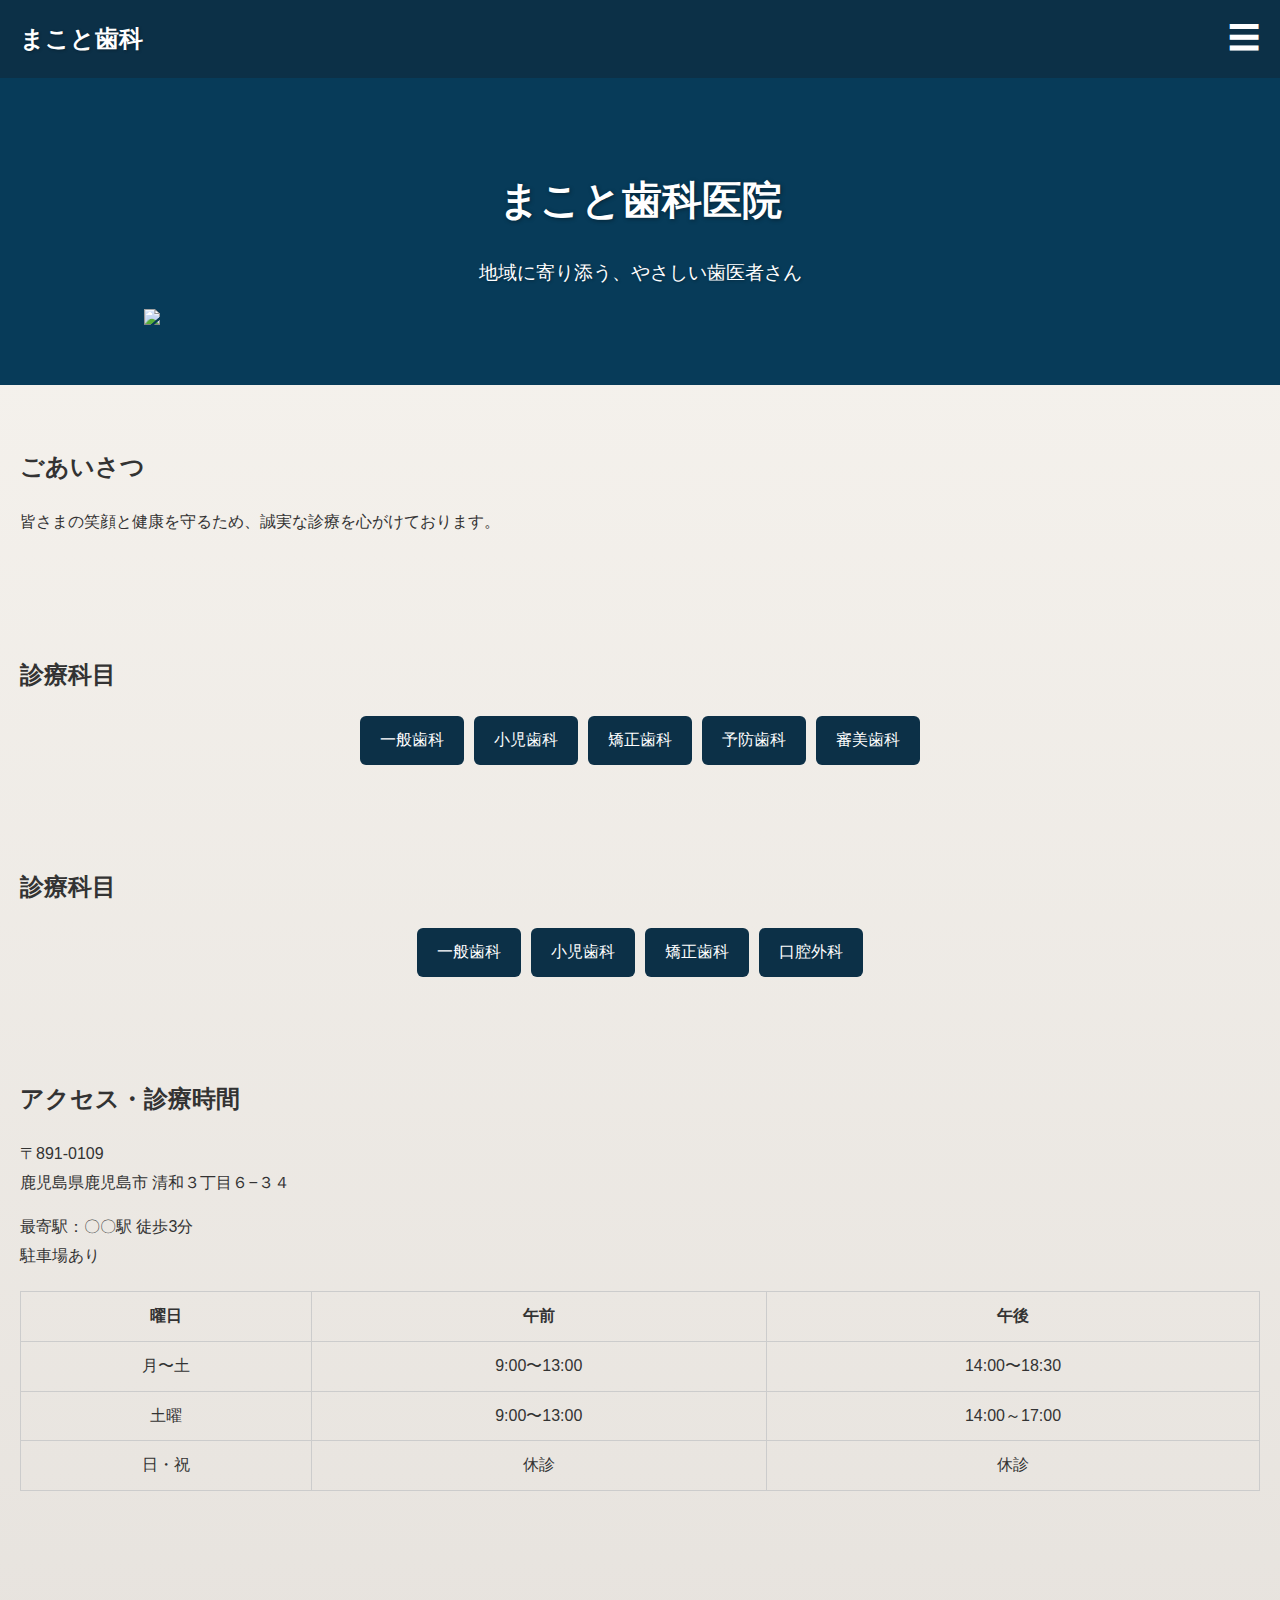
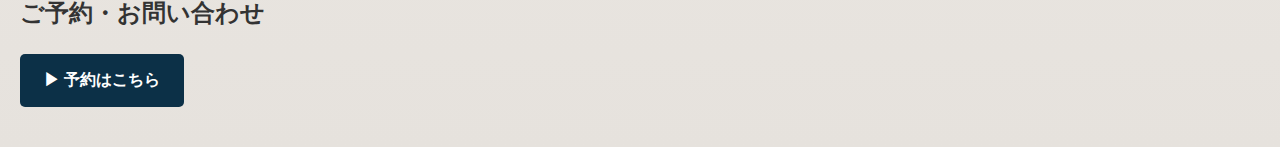
==== index.html @ 01158d4e "Update and rename index_copy.html to index.html" ====
<!DOCTYPE html>
<html lang="ja">
<head>
  <meta charset="UTF-8">
  <meta name="viewport" content="width=device-width, initial-scale=1.0">
  <title>まこと歯科医院</title>
  <link rel="stylesheet" href="style.css">
</head>
<body>
  <nav class="navbar">
    <div class="logo">まこと歯科</div>
    <div class="menu-toggle" id="menu-toggle">☰</div>	
    <ul class="nav-links" id="nav-links">
      <li><a href="index.html">ホーム</a></li>
      <li><a href="about.html">医院紹介</a></li>
      <li><a href="recruit.html">求人情報</a></li>
    </ul>
  </nav>

  <header>
    <h1>まこと歯科医院</h1>
    <p>地域に寄り添う、やさしい歯医者さん</p>
    <img src="img/tooth.png" width="200">
  </header>

  <section>
    <h2>ごあいさつ</h2>
    <p>皆さまの笑顔と健康を守るため、誠実な診療を心がけております。</p>
  </section>

  <section>
    <h2>診療科目</h2>
    <div class="menu-box">
      <div class="item">一般歯科</div>
      <div class="item">小児歯科</div>
      <div class="item">矯正歯科</div>
      <div class="item">予防歯科</div>
      <div class="item">審美歯科</div>
    </div>
  </section>

  <section>
    <h2>診療科目</h2>
    <div class="menu-box">
      <div class="item">一般歯科</div>
      <div class="item">小児歯科</div>
      <div class="item">矯正歯科</div>
      <div class="item">口腔外科</div>
    </div>
  </section>

  <section>
    <h2>アクセス・診療時間</h2>
    <p>〒891-0109<br>鹿児島県鹿児島市 清和３丁目６−３４</p>
    <p>最寄駅：〇〇駅 徒歩3分<br>駐車場あり</p>
    <table>
      <thead>
        <tr><th>曜日</th><th>午前</th><th>午後</th></tr>
      </thead>
      <tbody>
        <tr><td>月〜土</td><td>9:00〜13:00</td><td>14:00〜18:30</td></tr>
        <tr><td>土曜</td><td>9:00〜13:00</td><td>14:00～17:00</td></tr>
        <tr><td>日・祝</td><td>休診</td><td>休診</td></tr>
      </tbody>
    </table>
  </section>

  <section>
    <h2>ご予約・お問い合わせ</h2>
    <a class="reserve-button" href="#">▶ 予約はこちら</a>
  </section>

  <script>
    const toggle = document.getElementById("menu-toggle");
    const links = document.getElementById("nav-links");
    toggle.addEventListener("click", () => {
      links.classList.toggle("active");
    });
  </script>
</body>
</html>
---- style.css ----
body {
  font-family: "Yu Gothic", sans-serif;
  background: linear-gradient(to bottom, #f8f5f0, #e6e2dd);
  color: #333;
  line-height: 1.8;
  margin: 0;
  padding: 0;
}

.navbar {
  display: flex;
  justify-content: space-between;
  align-items: center;
  background-color: #0c3047;
  color: white;
  padding: 10px 20px;
  position: relative;
}

.logo {
  font-size: 1.5em;
  font-weight: bold;
  color: white;
  text-shadow: 1px 1px 3px rgba(0,0,0,0.3);
}

.menu-toggle {
  display: block;
  font-size: 2em;
  cursor: pointer;
}

.nav-links {
  display: none;
  flex-direction: column;
  gap: 10px;
  background-color: #0c3047;
  position: absolute;
  top: 60px;
  right: 20px;
  padding: 10px 20px;
  border-radius: 8px;
  z-index: 999;
}

.nav-links.active {
  display: flex;
}

.nav-links li a {
  color: white;
  text-decoration: none;
  font-weight: bold;
}

header {
  background-color: #073b59;
  color: white;
  padding: 60px 20px;
  text-align: center;
}

header h1 {
  font-size: 2.5em;
  font-weight: bold;
  text-shadow: 1px 1px 4px rgba(0, 0, 0, 0.4);
  margin-bottom: 10px;
}

header p {
  font-size: 1.2em;
  text-shadow: 1px 1px 3px rgba(0, 0, 0, 0.3);
}

section {
  padding: 40px 20px;
}

.menu-box {
  display: flex;
  flex-wrap: wrap;
  gap: 10px;
  justify-content: center;
}

.item {
  background-color: #0c3047;
  color: white;
  padding: 10px 20px;
  border-radius: 6px;
}

.reserve-button {
  display: inline-block;
  background-color: #0c3047;
  color: white;
  padding: 12px 24px;
  border-radius: 5px;
  font-weight: bold;
  text-decoration: none;
}

img {
  width: 80%;
  display: block;
  margin: 0 auto;
}

table {
  width: 100%;
  border-collapse: collapse;
  margin-top: 20px;
}

table th,
table td {
  border: 1px solid #ccc;
  padding: 10px;
  text-align: center;
}
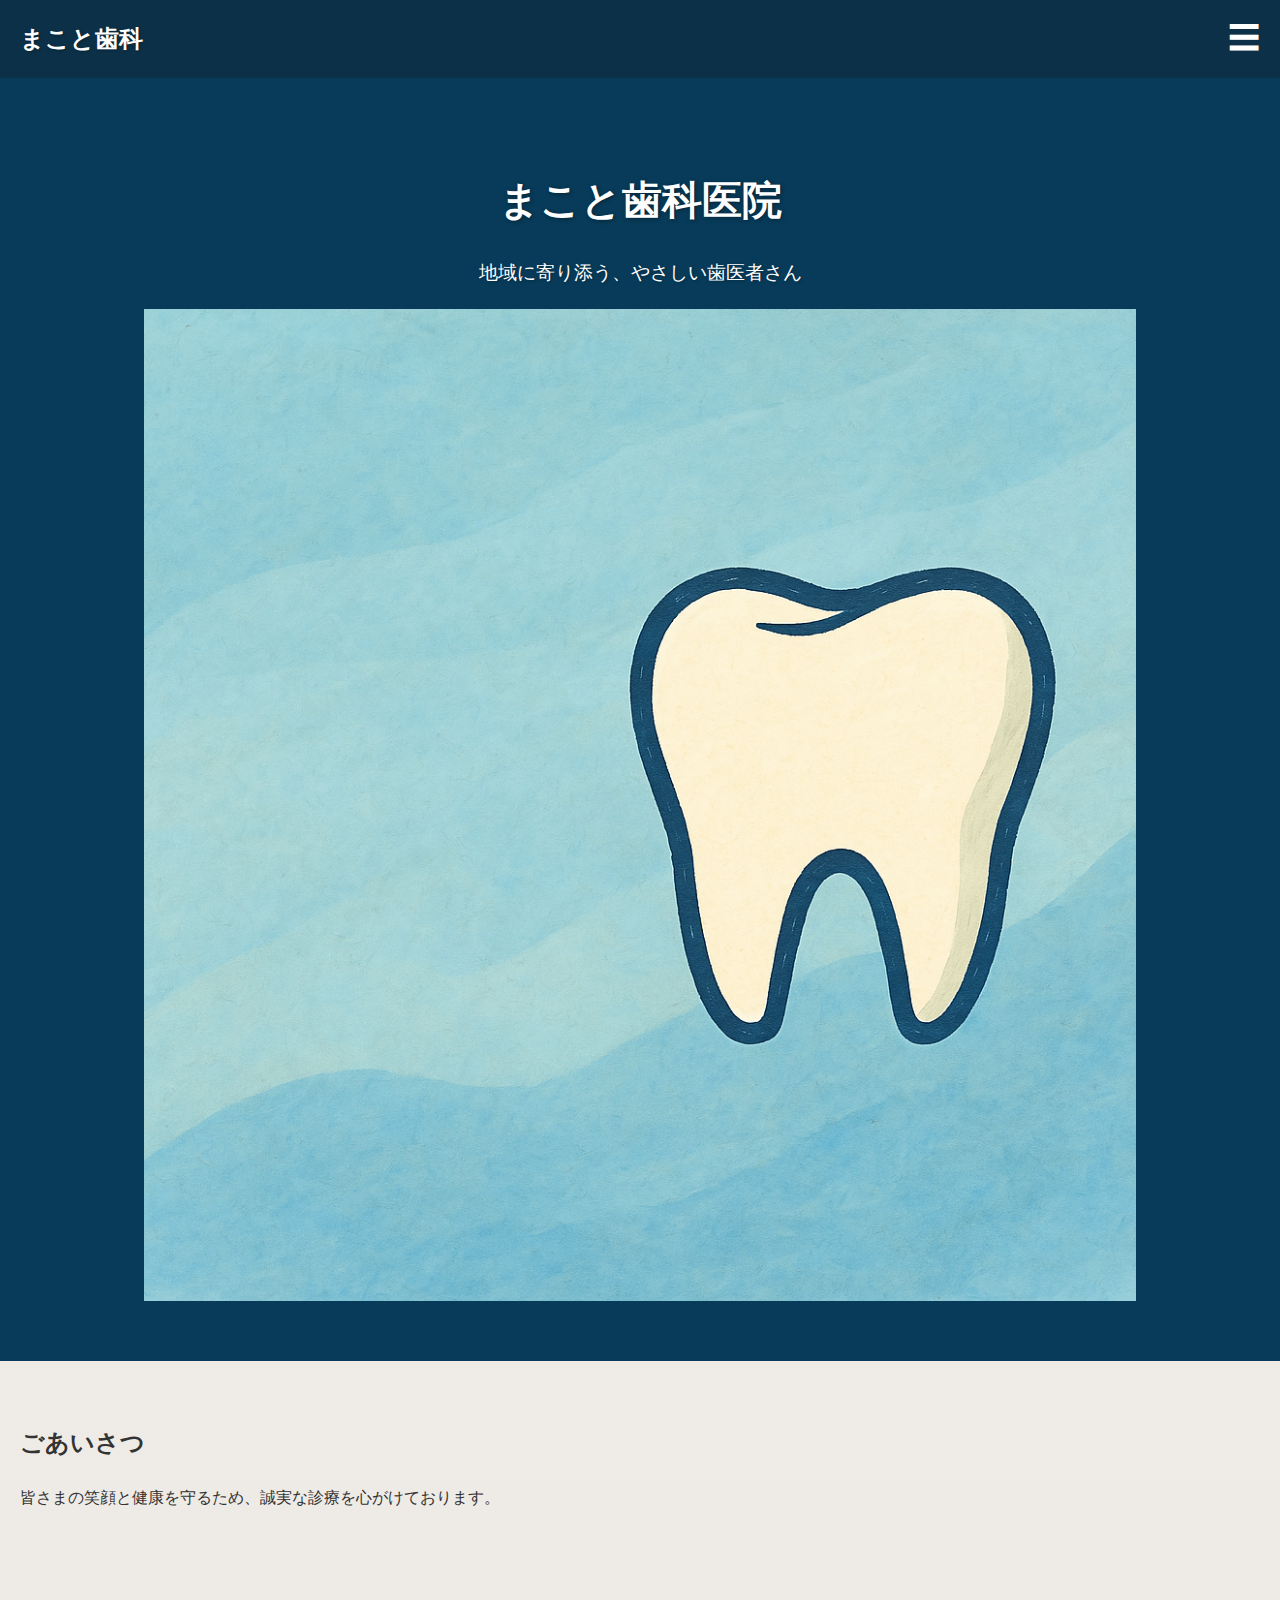
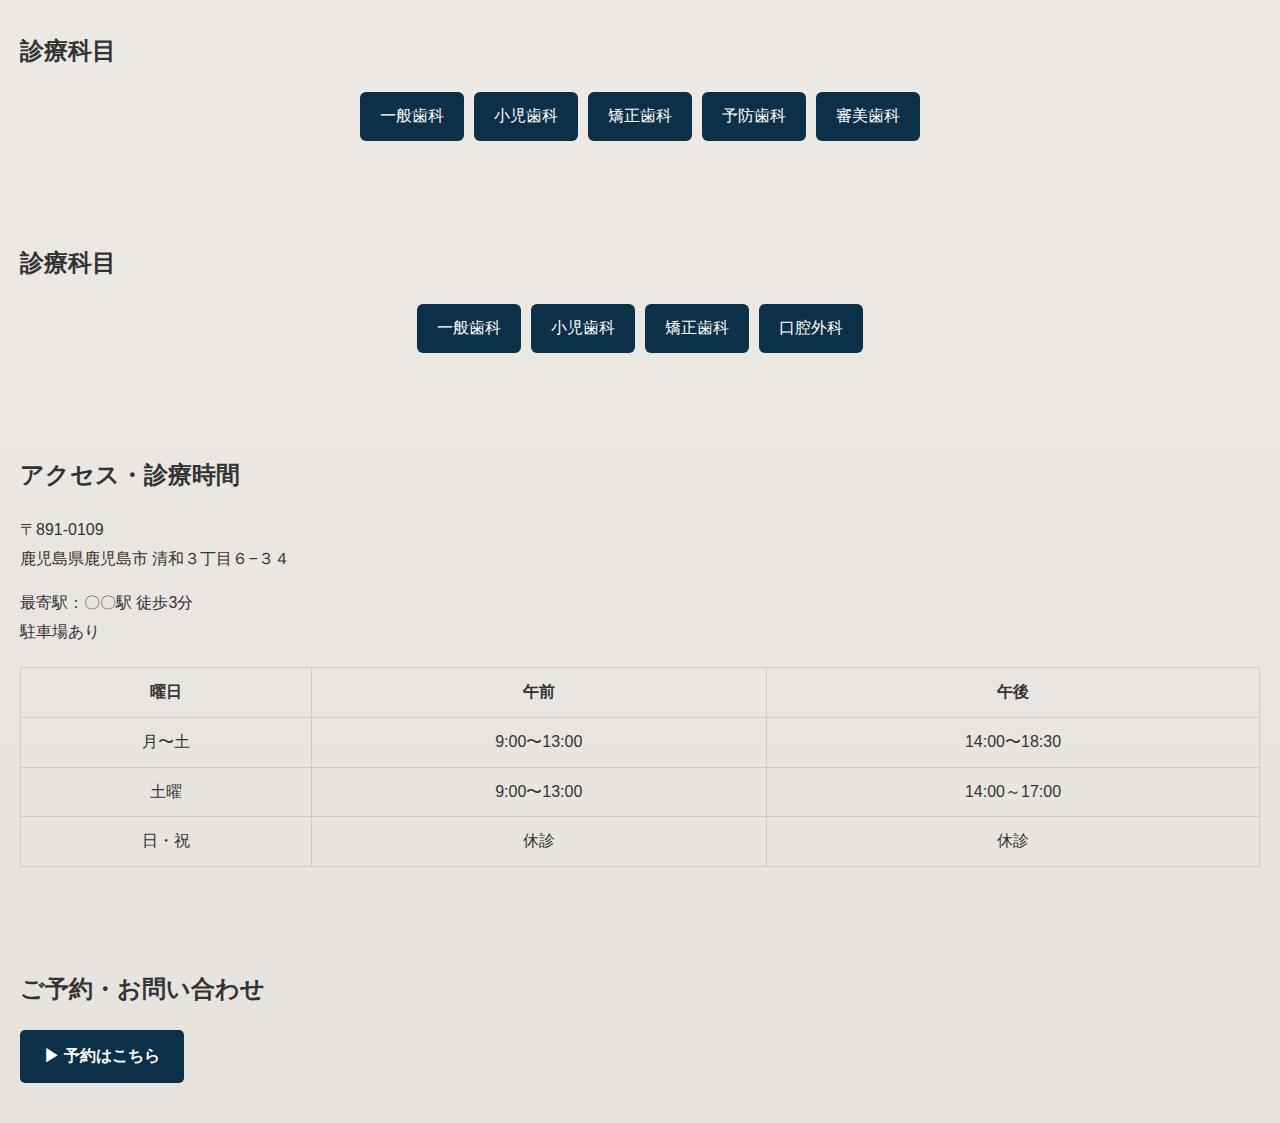
==== commit f9fa13d1: "index.html" ====
--- a/index.html
+++ b/index.html
@@ -20,7 +20,7 @@
   <header>
     <h1>まこと歯科医院</h1>
     <p>地域に寄り添う、やさしい歯医者さん</p>
-    <img src="img/tooth.png" width="200">
+    <img src="tooth.png" width="200">
   </header>
 
   <section>
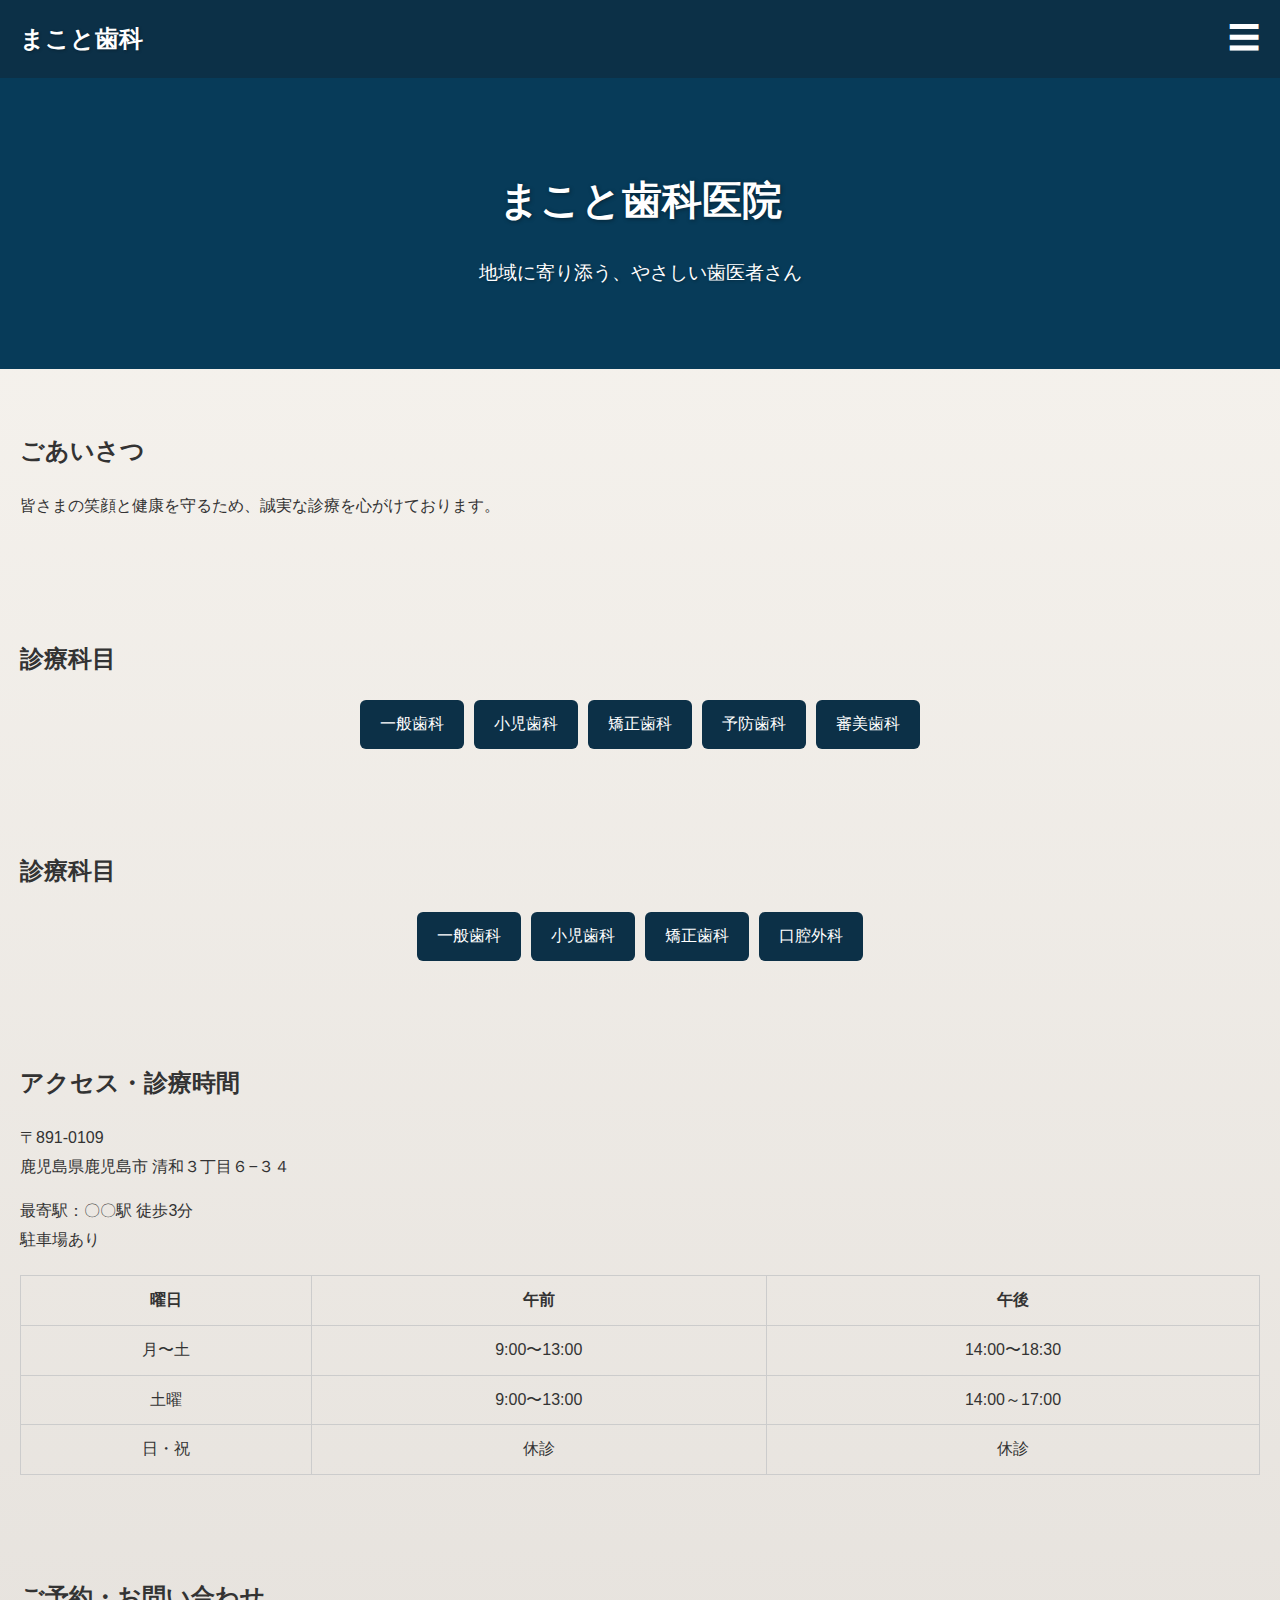
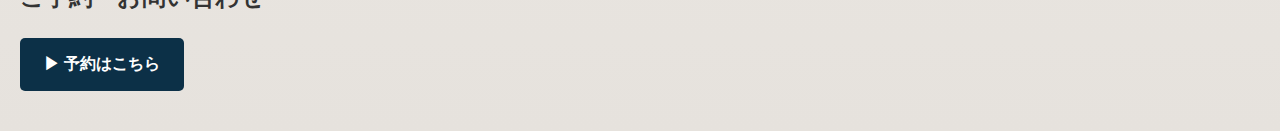
==== commit c29f5b8d: "Update index.html" ====
--- a/index.html
+++ b/index.html
@@ -20,7 +20,6 @@
   <header>
     <h1>まこと歯科医院</h1>
     <p>地域に寄り添う、やさしい歯医者さん</p>
-    <img src="tooth.png" width="200">
   </header>
 
   <section>
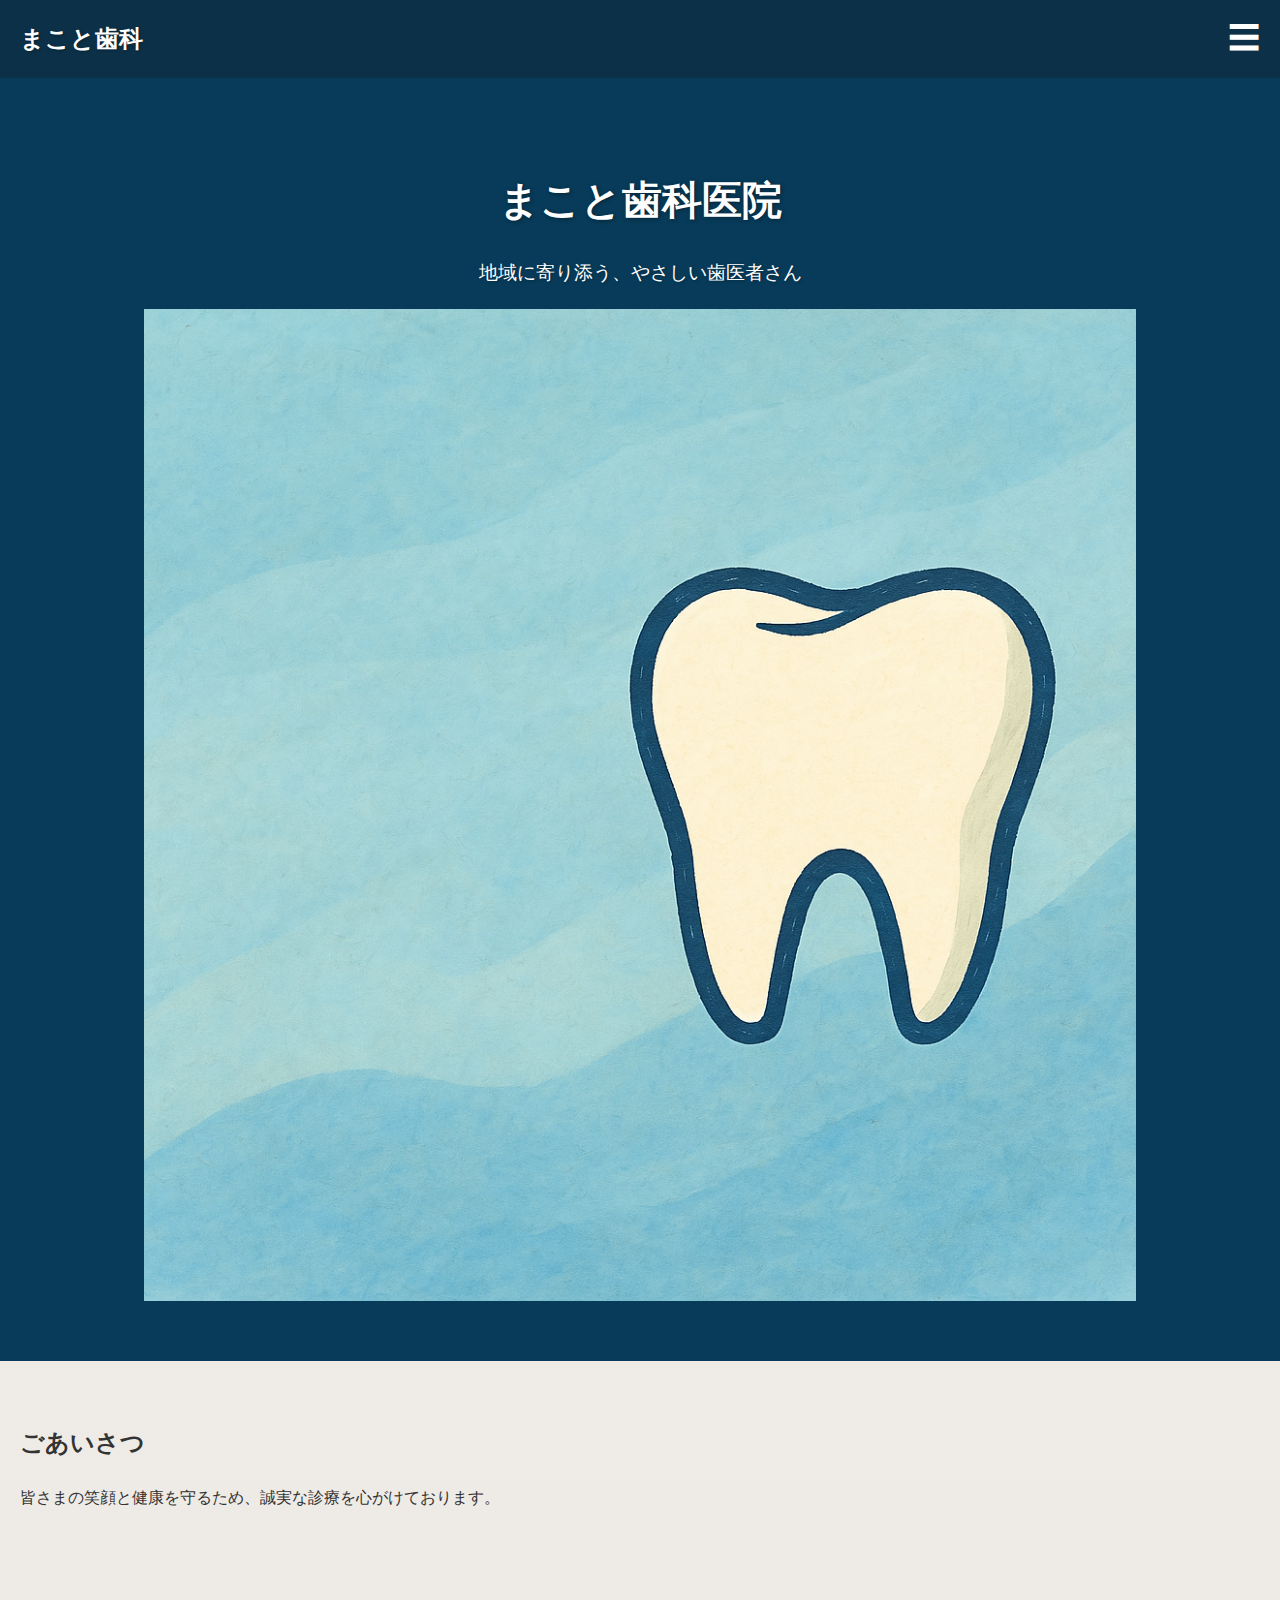
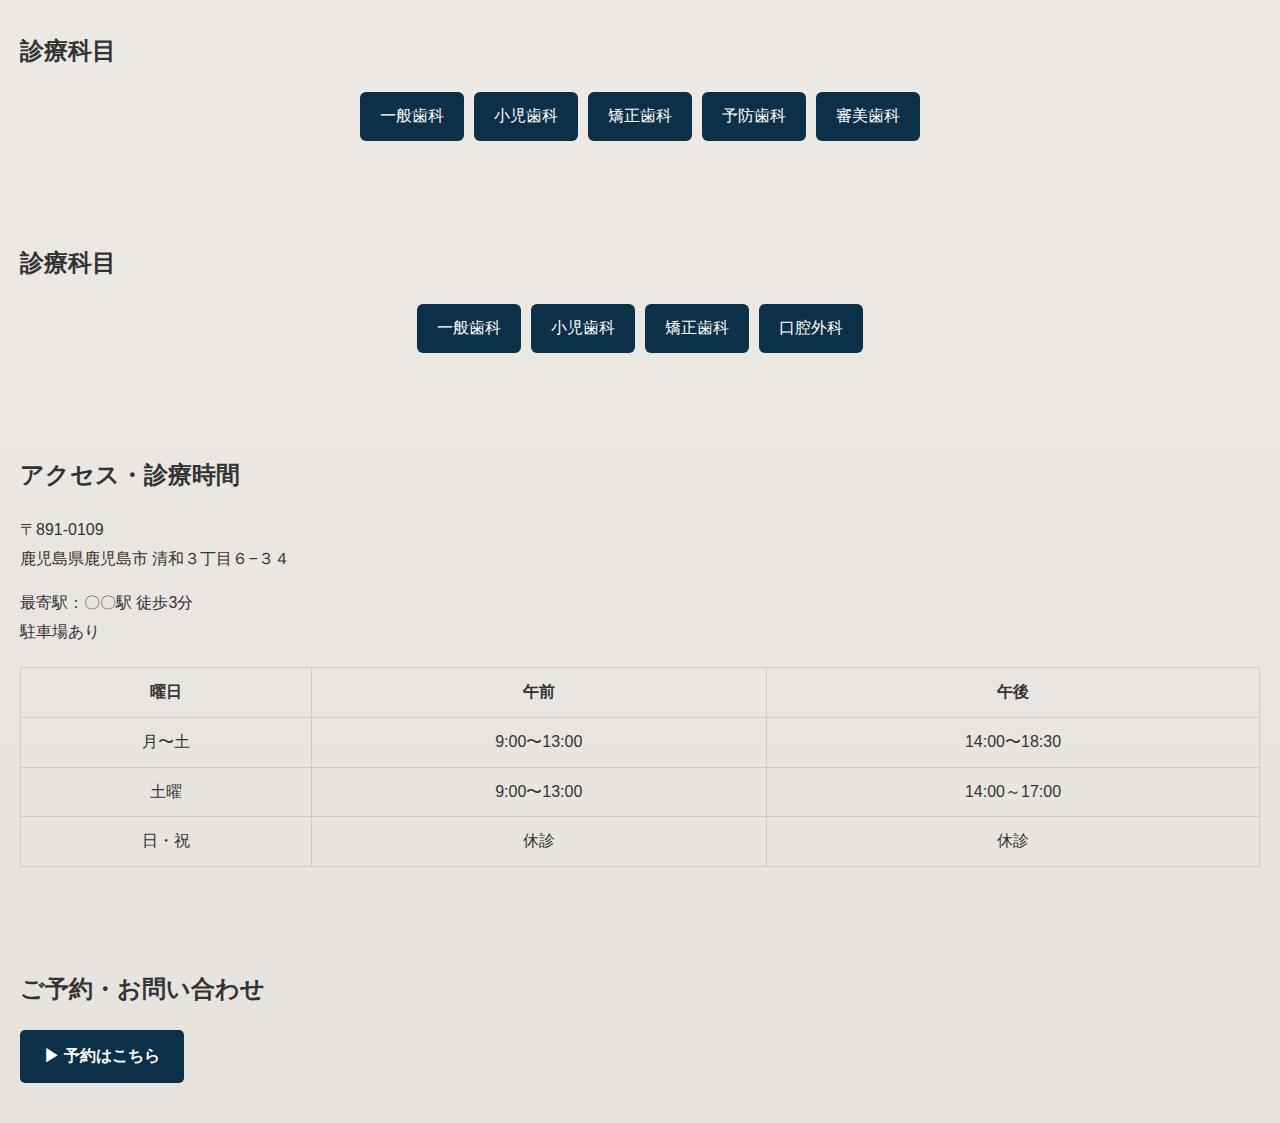
==== commit 123d1828: "Update index.html" ====
--- a/index.html
+++ b/index.html
@@ -20,6 +20,7 @@
   <header>
     <h1>まこと歯科医院</h1>
     <p>地域に寄り添う、やさしい歯医者さん</p>
+    <img src="img/tooth.png" width="200">
   </header>
 
   <section>
